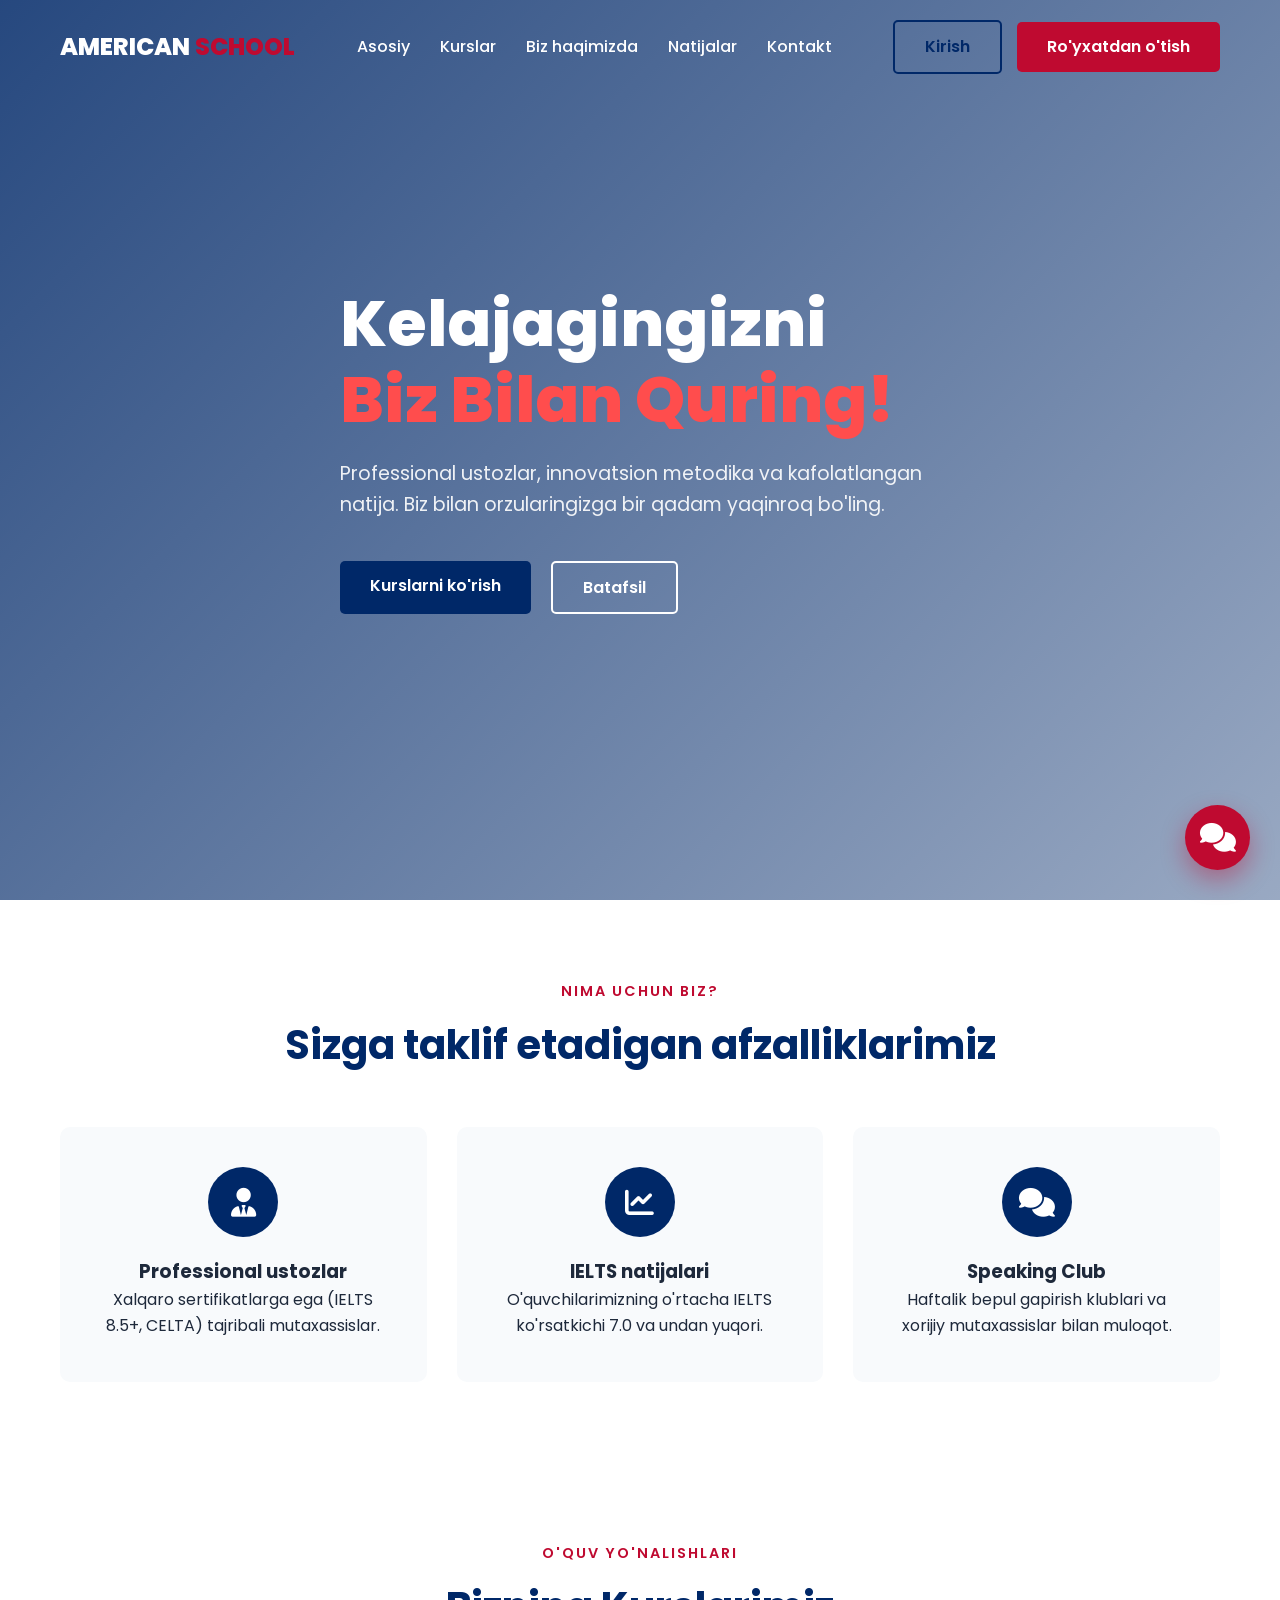
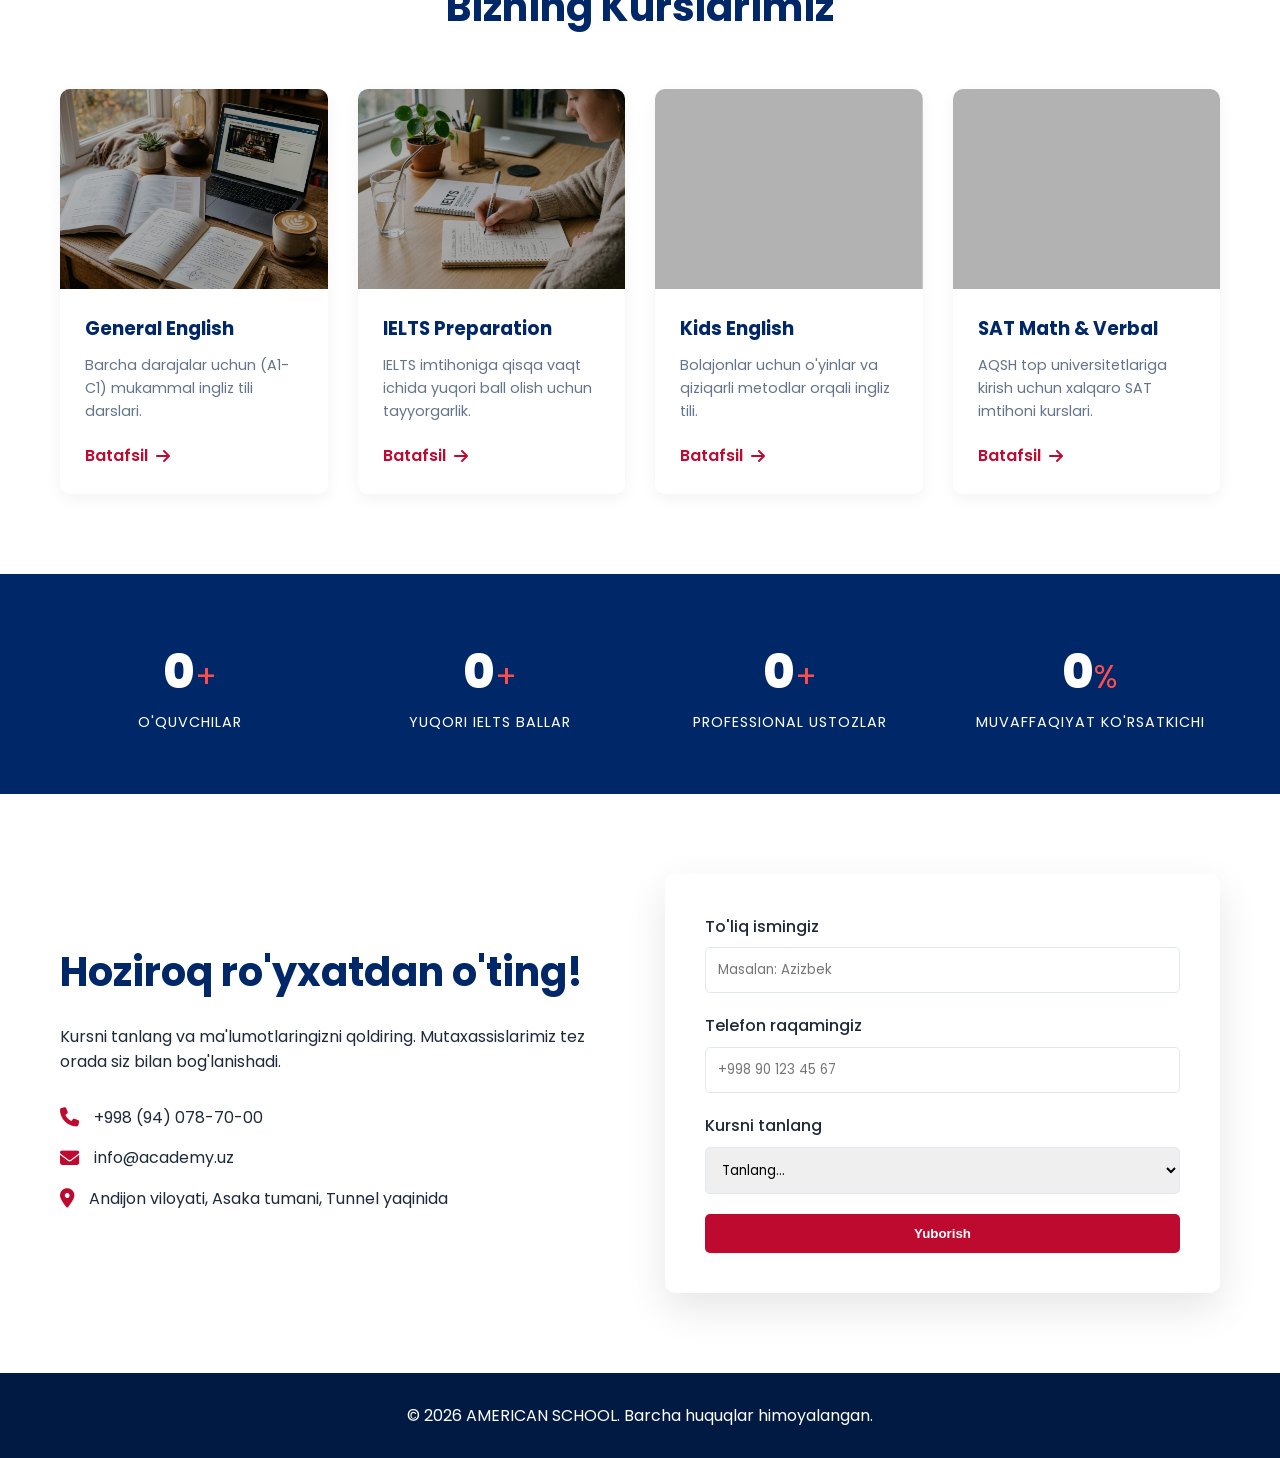
==== public/index.html @ 137e2336 "Yangilangan American School loyihasi" ====
<!DOCTYPE html>
<html lang="uz">
<head>
    <meta charset="UTF-8">
    <meta name="viewport" content="width=device-width, initial-scale=1.0">
    <title>American School | Kelajagingizni biz bilan quring!</title>
    <meta name="description" content="Professional o'quv markazi. IELTS, SAT va General English kurslari.">
    <!-- Google Fonts: Poppins -->
    <link rel="preconnect" href="https://fonts.googleapis.com">
    <link rel="preconnect" href="https://fonts.gstatic.com" crossorigin>
    <link href="https://fonts.googleapis.com/css2?family=Poppins:wght@300;400;500;600;700;800&display=swap" rel="stylesheet">
    <!-- Font Awesome for icons -->
    <link rel="stylesheet" href="https://cdnjs.cloudflare.com/ajax/libs/font-awesome/6.4.0/css/all.min.css">
    <link rel="stylesheet" href="style.css?v=1.1">
</head>
<body>

    <!-- Navbar Section -->
    <nav id="navbar">
        <div class="container nav-container">
            <div class="logo">
                <a href="#">AMERICAN<span> SCHOOL</span></a>
            </div>
            <ul class="nav-menu">
                <li><a href="#home">Asosiy</a></li>
                <li><a href="#courses">Kurslar</a></li>
                <li><a href="#about">Biz haqimizda</a></li>
                <li><a href="#stats">Natijalar</a></li>
                <li><a href="#contact">Kontakt</a></li>
            </ul>
            <div class="nav-btns">
                <a href="login.html" id="nav-auth-btn" class="btn btn-outline-blue">Kirish</a>
                <a href="#contact" class="btn btn-red">Ro'yxatdan o'tish</a>
                <button class="menu-toggle" id="mobile-menu">
                    <i class="fas fa-bars"></i>
                </button>
            </div>
        </div>
    </nav>

    <!-- Hero Section -->
    <header id="home" class="hero">
        <div class="hero-overlay"></div>
        <div class="container hero-content">
            <h1 class="fade-in">Kelajagingizni <br><span class="highlight">Biz Bilan Quring!</span></h1>
            <p class="fade-in-delay">Professional ustozlar, innovatsion metodika va kafolatlangan natija. Biz bilan orzularingizga bir qadam yaqinroq bo'ling.</p>
            <div class="hero-actions fade-in-delay-2">
                <a href="#" id="hero-view-courses-btn" class="btn btn-blue">Kurslarni ko'rish</a>
                <a href="#about" class="btn btn-outline">Batafsil</a>
            </div>
        </div>
    </header>

    <!-- Features Section -->
    <section id="about" class="features section">
        <div class="container">
            <div class="section-header">
                <span class="sub-title">Nima uchun biz?</span>
                <h2>Sizga taklif etadigan afzalliklarimiz</h2>
            </div>
            <div class="features-grid">
                <div class="feature-card">
                    <div class="icon-box"><i class="fas fa-user-tie"></i></div>
                    <h3>Professional ustozlar</h3>
                    <p>Xalqaro sertifikatlarga ega (IELTS 8.5+, CELTA) tajribali mutaxassislar.</p>
                </div>
                <div class="feature-card">
                    <div class="icon-box"><i class="fas fa-chart-line"></i></div>
                    <h3>IELTS natijalari</h3>
                    <p>O'quvchilarimizning o'rtacha IELTS ko'rsatkichi 7.0 va undan yuqori.</p>
                </div>
                <div class="feature-card">
                    <div class="icon-box"><i class="fas fa-comments"></i></div>
                    <h3>Speaking Club</h3>
                    <p>Haftalik bepul gapirish klublari va xorijiy mutaxassislar bilan muloqot.</p>
                </div>
            </div>
        </div>
    </section>

    <!-- Courses Section -->
    <section id="courses" class="courses section">
        <div class="container">
            <div class="section-header">
                <span class="sub-title">O'quv yo'nalishlari</span>
                <h2>Bizning Kurslarimiz</h2>
            </div>
            <div class="courses-grid">
                <div class="course-card" data-course="general">
                    <div class="course-img general-img"></div>
                    <div class="course-info">
                        <h3>General English</h3>
                        <p>Barcha darajalar uchun (A1-C1) mukammal ingliz tili darslari.</p>
                        <a href="#" class="course-link">Batafsil <i class="fas fa-arrow-right"></i></a>
                    </div>
                </div>
                <div class="course-card" data-course="ielts">
                    <div class="course-img ielts-img"></div>
                    <div class="course-info">
                        <h3>IELTS Preparation</h3>
                        <p>IELTS imtihoniga qisqa vaqt ichida yuqori ball olish uchun tayyorgarlik.</p>
                        <a href="#" class="course-link">Batafsil <i class="fas fa-arrow-right"></i></a>
                    </div>
                </div>
                <div class="course-card" data-course="kids">
                    <div class="course-img kids-img"></div>
                    <div class="course-info">
                        <h3>Kids English</h3>
                        <p>Bolajonlar uchun o'yinlar va qiziqarli metodlar orqali ingliz tili.</p>
                        <a href="#" class="course-link">Batafsil <i class="fas fa-arrow-right"></i></a>
                    </div>
                </div>
                <div class="course-card" data-course="sat">
                    <div class="course-img sat-img"></div>
                    <div class="course-info">
                        <h3>SAT Math & Verbal</h3>
                        <p>AQSH top universitetlariga kirish uchun xalqaro SAT imtihoni kurslari.</p>
                        <a href="#" class="course-link">Batafsil <i class="fas fa-arrow-right"></i></a>
                    </div>
                </div>
            </div>
        </div>
    </section>

    <!-- Stats Section -->
    <section id="stats" class="stats">
        <div class="container stats-grid">
            <div class="stat-item">
                <span class="counter" id="counter-students" data-target="0">0</span><span class="plus">+</span>
                <p>O'quvchilar</p>
            </div>
            <div class="stat-item">
                <span class="counter" id="counter-ielts" data-target="0">0</span><span class="plus">+</span>
                <p>Yuqori IELTS ballar</p>
            </div>
            <div class="stat-item">
                <span class="counter" id="counter-teachers" data-target="0">0</span><span class="plus">+</span>
                <p>Professional Ustozlar</p>
            </div>
            <div class="stat-item">
                <span class="counter" id="counter-success" data-target="0">0</span><span class="percent">%</span>
                <p>Muvaffaqiyat ko'rsatkichi</p>
            </div>
        </div>
    </section>

    <!-- Contact Section -->
    <section id="contact" class="contact section">
        <div class="container contact-container">
            <div class="contact-info">
                <h2>Hoziroq ro'yxatdan o'ting!</h2>
                <p>Kursni tanlang va ma'lumotlaringizni qoldiring. Mutaxassislarimiz tez orada siz bilan bog'lanishadi.</p>
                <div class="contact-details">
                    <div class="detail">
                        <i class="fas fa-phone"></i>
                        <span>+998 (94) 078-70-00</span>
                    </div>
                    <div class="detail">
                        <i class="fas fa-envelope"></i>
                        <span>info@academy.uz</span>
                    </div>
                    <div class="detail">
                        <i class="fas fa-map-marker-alt"></i>
                        <span>Andijon viloyati, Asaka tumani, Tunnel yaqinida</span>
                    </div>
                </div>
            </div>
            <div class="contact-form-box">
                <form id="regForm">
                    <div class="form-group">
                        <label for="name">To'liq ismingiz</label>
                        <input type="text" id="name" required placeholder="Masalan: Azizbek" pattern="[A-Za-z' ]+" title="Faqat harflardan foydalaning">
                    </div>
                    <div class="form-group">
                        <label for="phone">Telefon raqamingiz</label>
                        <input type="tel" id="phone" required placeholder="+998 90 123 45 67" pattern="[\+0-9 ]+" title="Faqat raqamlardan foydalaning">
                    </div>
                    <div class="form-group">
                        <label for="course">Kursni tanlang</label>
                        <select id="course" required>
                            <option value="">Tanlang...</option>
                            <option value="general">General English</option>
                            <option value="ielts">IELTS</option>
                            <option value="kids">Kids English</option>
                            <option value="sat">SAT</option>
                        </select>
                    </div>
                    <button type="submit" class="btn btn-red full-width">Yuborish</button>
                </form>
            </div>
        </div>
    </section>

    <!-- Chat Widget -->
    <div id="chat-widget" class="chat-hidden">
        <div class="chat-header">
            <div class="chat-user-info">
                <div class="status-dot-container">
                    <img src="https://ui-avatars.com/api/?name=American+School&background=BF0A30&color=fff" class="support-avatar" alt="Support">
                    <div class="status-dot"></div>
                </div>
                <div class="chat-header-text">
                    <span class="support-title">American School Chat</span>
                    <span class="support-status">Operatorlar onlayn</span>
                </div>
            </div>
            <button id="close-chat"><i class="fas fa-times"></i></button>
        </div>
        <div class="chat-body" id="chat-body">
            <div class="message incoming">
                <p>Salom! Kurslar va o'qish haqida savollaringiz bormi? Bemalol yozishingiz mumkin. 😊</p>
                <span class="time">16:00</span>
            </div>
        </div>
        <div class="chat-footer">
            <input type="text" id="chat-input" placeholder="Xabar yozing...">
            <button id="send-msg"><i class="fas fa-paper-plane"></i></button>
        </div>
    </div>

    <button id="chat-toggle">
        <i class="fas fa-comments"></i>
        <span class="chat-badge" style="display: none;">0</span>
    </button>

    <!-- Subjects/Directions Selection Modal -->
    <div id="main-courses-modal" class="modal-overlay">
        <div class="modal-content main-courses-content">
            <button class="modal-close" id="close-main-courses-modal"><i class="fas fa-times"></i></button>
            <div class="modal-courses-header">
                <h2>O'quv yo'nalishlarimiz</h2>
                <p>Kelajagingiz uchun eng talabgir sohalardan birini tanlang</p>
            </div>
            <div class="directions-grid">
                <!-- Matematika Card -->
                <div class="direction-card">
                    <div class="dir-icon"><i class="fas fa-calculator"></i></div>
                    <h3>Matematika</h3>
                    <p>SAT, Vestminster, va boshqa nufuzli universitetlar uchun chuqurlashtirilgan matematika.</p>
                    <button class="btn btn-outline-blue dir-more-btn" data-direction="math">Batafsil</button>
                </div>
                <!-- IT Card -->
                <div class="direction-card">
                    <div class="dir-icon"><i class="fas fa-code"></i></div>
                    <h3>IT (Dasturlash)</h3>
                    <p>Frontend, Backend va Kompyuter savodxonligi darslari, amaliy loyihalar bilan.</p>
                    <button class="btn btn-outline-blue dir-more-btn" data-direction="it">Batafsil</button>
                </div>
                <!-- Ingliz Tili Card -->
                <div class="direction-card">
                    <div class="dir-icon"><i class="fas fa-language"></i></div>
                    <h3>Ingliz tili</h3>
                    <p>IELTS Preparation, General English va Kids English uchun xalqaro standartdagi kurslar.</p>
                    <button class="btn btn-outline-blue dir-more-btn" data-direction="english">Batafsil</button>
                </div>
            </div>
        </div>
    </div>

    <!-- Course Detail Modal -->
    <div id="course-modal" class="modal-overlay">
        <div class="modal-content">
            <button class="modal-close" id="close-course-modal"><i class="fas fa-times"></i></button>
            <div id="course-modal-body">
                <!-- Dynamically populated -->
            </div>
        </div>
    </div>

    <footer>
        <div class="container footer-bottom">
            <p>&copy; 2026 AMERICAN SCHOOL. Barcha huquqlar himoyalangan.</p>
        </div>
    </footer>

    <script src="https://cdnjs.cloudflare.com/ajax/libs/socket.io/4.7.2/socket.io.min.js"></script>
    <script src="config.js"></script>
    <script src="script.js?v=2.0"></script>
</body>
</html>
---- public/style.css ----
:root {
    /* US Flag Inspired Palette */
    --primary-blue: #002868; /* Old Glory Blue */
    --accent-red: #BF0A30;   /* Old Glory Red */
    --light-red: #FF4D4D;    /* Light red accent */
    --white: #FFFFFF;
    --off-white: #F8FAFC;
    --dark-text: #1E293B;
    --muted-text: #64748B;
    --transition: all 0.3s ease;
}

/* Global Styles */
* {
    margin: 0;
    padding: 0;
    box-sizing: border-box;
    scroll-behavior: smooth;
}

body {
    font-family: 'Poppins', sans-serif;
    color: var(--dark-text);
    line-height: 1.6;
    background-color: var(--white);
    overflow-x: hidden;
}

.container {
    max-width: 1200px;
    margin: 0 auto;
    padding: 0 20px;
}

section {
    padding: 80px 0;
}

.section-header {
    text-align: center;
    margin-bottom: 50px;
}

.sub-title {
    color: var(--accent-red);
    font-weight: 600;
    text-transform: uppercase;
    letter-spacing: 2px;
    font-size: 0.9rem;
    display: block;
    margin-bottom: 10px;
}

h2 {
    font-size: 2.5rem;
    color: var(--primary-blue);
    font-weight: 700;
}

/* Buttons */
.btn {
    display: inline-block;
    padding: 12px 30px;
    border-radius: 5px;
    text-decoration: none;
    font-weight: 600;
    cursor: pointer;
    transition: var(--transition);
    border: none;
    text-align: center;
}

.btn-blue {
    background-color: var(--primary-blue);
    color: var(--white);
}

.btn-blue:hover {
    background-color: #001a44;
    transform: translateY(-2px);
}

.btn-red {
    background-color: var(--accent-red);
    color: var(--white);
}

.btn-red:hover {
    background-color: var(--light-red);
    transform: translateY(-2px);
    box-shadow: 0 5px 15px rgba(191, 10, 48, 0.3);
}

.btn-outline {
    border: 2px solid var(--white);
    color: var(--white);
}

.btn-outline:hover {
    background-color: var(--white);
    color: var(--primary-blue);
}

.btn-outline-blue {
    border: 2px solid var(--primary-blue);
    color: var(--primary-blue);
}

.btn-outline-blue:hover {
    background-color: var(--primary-blue);
    color: var(--white);
}

nav.sticky .btn-outline-blue {
    border-color: var(--primary-blue);
    color: var(--primary-blue);
}

.full-width {
    width: 100%;
}

/* Sticky Navbar */
nav {
    position: absolute;
    top: 0;
    left: 0;
    width: 100%;
    z-index: 1000;
    padding: 20px 0;
    transition: var(--transition);
}

nav.sticky {
    position: fixed;
    background-color: var(--white);
    padding: 15px 0;
    box-shadow: 0 5px 20px rgba(0, 0, 0, 0.1);
}

nav.sticky .logo a {
    color: var(--primary-blue);
}

nav.sticky .nav-menu li a {
    color: var(--dark-text);
}

.nav-container {
    display: flex;
    justify-content: space-between;
    align-items: center;
}

.logo a {
    font-size: 1.5rem;
    font-weight: 800;
    color: var(--white);
    text-decoration: none;
    white-space: nowrap;
}

.logo span {
    color: var(--accent-red);
}

.nav-menu {
    display: flex;
    list-style: none;
    gap: 30px;
}

.nav-menu li a {
    text-decoration: none;
    color: var(--white);
    font-weight: 500;
    transition: var(--transition);
}

.nav-menu li a:hover {
    color: var(--accent-red);
}

.nav-btns {
    display: flex;
    align-items: center;
    gap: 15px;
}

.menu-toggle {
    display: none;
    background: none;
    border: none;
    color: var(--primary-blue);
    font-size: 1.5rem;
    cursor: pointer;
}

/* Hero Section */
.hero {
    height: 100vh;
    min-height: 600px;
    background: url('educational_hero_bg_1778583491686.png') no-repeat center center/cover;
    display: flex;
    align-items: center;
    position: relative;
    color: var(--white);
}

.hero-overlay {
    position: absolute;
    top: 0;
    left: 0;
    width: 100%;
    height: 100%;
    background: linear-gradient(135deg, rgba(0, 40, 104, 0.85), rgba(0, 40, 104, 0.4));
}

.hero-content {
    position: relative;
    z-index: 10;
}

.hero h1 {
    font-size: 4rem;
    line-height: 1.2;
    margin-bottom: 20px;
    font-weight: 800;
}

.highlight {
    color: var(--light-red);
}

.hero p {
    font-size: 1.2rem;
    max-width: 600px;
    margin-bottom: 40px;
    opacity: 0.9;
}

.hero-actions {
    display: flex;
    gap: 20px;
}

/* Features Section */
.features-grid {
    display: grid;
    grid-template-columns: repeat(auto-fit, minmax(300px, 1fr));
    gap: 30px;
}

.feature-card {
    background-color: var(--off-white);
    padding: 40px;
    border-radius: 10px;
    text-align: center;
    transition: var(--transition);
    border-bottom: 4px solid transparent;
}

.feature-card:hover {
    transform: translateY(-10px);
    border-bottom-color: var(--accent-red);
    box-shadow: 0 10px 30px rgba(0,0,0,0.05);
}

.icon-box {
    width: 70px;
    height: 70px;
    background-color: var(--primary-blue);
    color: var(--white);
    border-radius: 50%;
    display: flex;
    align-items: center;
    justify-content: center;
    font-size: 1.8rem;
    margin: 0 auto 20px;
}

/* Courses Section */
.courses-grid {
    display: grid;
    grid-template-columns: repeat(auto-fit, minmax(260px, 1fr));
    gap: 30px;
}

.course-card {
    background-color: var(--white);
    border-radius: 10px;
    overflow: hidden;
    box-shadow: 0 5px 15px rgba(0,0,0,0.05);
    transition: var(--transition);
}

.course-card:hover {
    transform: scale(1.03);
    box-shadow: 0 10px 25px rgba(0,0,0,0.1);
}

.course-img {
    height: 200px;
    background-size: cover;
    background-position: center;
}

.general-img { background-image: linear-gradient(rgba(0,0,0,0.3), rgba(0,0,0,0.3)), url('general_english.png'); }
.ielts-img { background-image: linear-gradient(rgba(0,0,0,0.3), rgba(0,0,0,0.3)), url('ielts_prep.png'); }
.kids-img { background-image: linear-gradient(rgba(0,0,0,0.3), rgba(0,0,0,0.3)), url('https://images.unsplash.com/photo-1488190211105-8b0e65b80b4e?ixlib=rb-1.2.1&auto=format&fit=crop&w=800&q=80'); }
.sat-img { background-image: linear-gradient(rgba(0,0,0,0.3), rgba(0,0,0,0.3)), url('https://images.unsplash.com/photo-1497633762265-9d179a990aa6?ixlib=rb-1.2.1&auto=format&fit=crop&w=800&q=80'); }

.course-info {
    padding: 25px;
}

.course-info h3 {
    color: var(--primary-blue);
    margin-bottom: 10px;
}

.course-info p {
    color: var(--muted-text);
    font-size: 0.9rem;
    margin-bottom: 20px;
}

.course-link {
    color: var(--accent-red);
    text-decoration: none;
    font-weight: 600;
    display: flex;
    align-items: center;
    gap: 8px;
}

/* Stats Section */
.stats {
    background-color: var(--primary-blue);
    color: var(--white);
    padding: 60px 0;
}

.stats-grid {
    display: grid;
    grid-template-columns: repeat(auto-fit, minmax(200px, 1fr));
    text-align: center;
    gap: 40px;
}

.stat-item .counter {
    font-size: 3rem;
    font-weight: 800;
}

.stat-item .plus, .stat-item .percent {
    font-size: 2rem;
    color: var(--light-red);
}

.stat-item p {
    text-transform: uppercase;
    letter-spacing: 1px;
    font-size: 0.9rem;
}

/* Contact Section */
.contact-container {
    display: grid;
    grid-template-columns: repeat(auto-fit, minmax(350px, 1fr));
    gap: 50px;
    align-items: center;
}

.contact-info h2 {
    margin-bottom: 20px;
}

.contact-details {
    margin-top: 30px;
}

.detail {
    display: flex;
    align-items: center;
    gap: 15px;
    margin-bottom: 15px;
}

.detail i {
    color: var(--accent-red);
    font-size: 1.2rem;
}

.contact-form-box {
    background-color: var(--white);
    padding: 40px;
    border-radius: 10px;
    box-shadow: 0 15px 40px rgba(0,0,0,0.1);
}

.form-group {
    margin-bottom: 20px;
}

.form-group label {
    display: block;
    margin-bottom: 8px;
    font-weight: 500;
}

.form-group input, .form-group select {
    width: 100%;
    padding: 12px;
    border: 1px solid #E2E8F0;
    border-radius: 5px;
    font-family: inherit;
    outline: none;
    transition: var(--transition);
}

.form-group input:focus, .form-group select:focus {
    border-color: var(--primary-blue);
}

/* Footer */
footer {
    background-color: #001a44;
    color: var(--white);
    padding: 30px 0;
    text-align: center;
}

/* Chat Widget Styles */
#chat-toggle {
    position: fixed;
    bottom: 30px;
    right: 30px;
    width: 65px;
    height: 65px;
    background-color: var(--accent-red);
    color: white;
    border-radius: 50%;
    border: none;
    font-size: 1.8rem;
    cursor: pointer;
    z-index: 2000;
    box-shadow: 0 10px 25px rgba(191, 10, 48, 0.4);
    transition: var(--transition);
    display: flex;
    align-items: center;
    justify-content: center;
}

#chat-toggle:hover {
    transform: scale(1.1) rotate(5deg);
}

.chat-badge {
    position: absolute;
    top: 0;
    right: 0;
    background-color: var(--primary-blue);
    color: white;
    font-size: 0.7rem;
    width: 22px;
    height: 22px;
    border-radius: 50%;
    display: flex;
    align-items: center;
    justify-content: center;
    border: 2px solid white;
}

#chat-widget {
    position: fixed;
    bottom: 110px;
    right: 30px;
    width: 350px;
    height: 500px;
    background: var(--white);
    border-radius: 20px;
    box-shadow: 0 20px 50px rgba(0,0,0,0.15);
    z-index: 2000;
    display: flex;
    flex-direction: column;
    overflow: hidden;
    transition: all 0.4s cubic-bezier(0.175, 0.885, 0.32, 1.275);
    transform-origin: bottom right;
}

#chat-widget.chat-hidden {
    transform: scale(0);
    opacity: 0;
    pointer-events: none;
}

.chat-header {
    background-color: var(--primary-blue);
    color: white;
    padding: 15px 20px;
    display: flex;
    justify-content: space-between;
    align-items: center;
    border-bottom: 1px solid rgba(255,255,255,0.1);
}

.chat-user-info {
    display: flex;
    align-items: center;
    gap: 12px;
}

.status-dot-container {
    position: relative;
    width: 40px;
    height: 40px;
}

.support-avatar {
    width: 40px;
    height: 40px;
    border-radius: 50%;
    border: 2px solid rgba(255,255,255,0.2);
    object-fit: cover;
}

.status-dot {
    width: 10px;
    height: 10px;
    background-color: #4ade80;
    border-radius: 50%;
    box-shadow: 0 0 8px #4ade80;
    position: absolute;
    bottom: 0;
    right: 0;
    border: 2px solid var(--primary-blue);
}

.chat-header-text {
    display: flex;
    flex-direction: column;
}

.support-title {
    font-size: 0.9rem;
    font-weight: 600;
    color: white;
    line-height: 1.2;
}

.support-status {
    font-size: 0.7rem;
    color: #4ade80;
    opacity: 0.9;
    line-height: 1.2;
}

#close-chat {
    background: none;
    border: none;
    color: white;
    font-size: 1.2rem;
    cursor: pointer;
    opacity: 0.7;
}

.chat-body {
    flex: 1;
    padding: 20px;
    overflow-y: auto;
    background-color: #f1f5f9;
    display: flex;
    flex-direction: column;
    gap: 15px;
}

.message {
    max-width: 80%;
    padding: 10px 15px;
    border-radius: 15px;
    font-size: 0.9rem;
    position: relative;
}

.message.incoming {
    align-self: flex-start;
    background-color: white;
    color: var(--dark-text);
    border-bottom-left-radius: 2px;
}

.message.outgoing {
    align-self: flex-end;
    background-color: var(--primary-blue);
    color: white;
    border-bottom-right-radius: 2px;
}

.time {
    font-size: 0.7rem;
    opacity: 0.6;
    display: block;
    margin-top: 5px;
    text-align: right;
}

.chat-footer {
    padding: 15px;
    background-color: white;
    display: flex;
    gap: 10px;
    border-top: 1px solid #e2e8f0;
}

.chat-footer input {
    flex: 1;
    padding: 10px;
    border: 1px solid #e2e8f0;
    border-radius: 10px;
    outline: none;
}

#send-msg {
    background-color: var(--accent-red);
    color: white;
    border: none;
    width: 40px;
    height: 40px;
    border-radius: 10px;
    cursor: pointer;
    transition: var(--transition);
}

#send-msg:hover {
    background-color: var(--light-red);
}

/* Animations */
.fade-in { animation: fadeIn 0.8s ease-out; }
.fade-in-delay { animation: fadeIn 0.8s ease-out 0.3s backwards; }
.fade-in-delay-2 { animation: fadeIn 0.8s ease-out 0.6s backwards; }

@keyframes fadeIn {
    from { opacity: 0; transform: translateY(20px); }
    to { opacity: 1; transform: translateY(0); }
}

/* Responsive */
@media (max-width: 991px) {
    .hero h1 { font-size: 3rem; }
    .nav-menu { display: none; }
    .menu-toggle { display: block; color: var(--white); }
    nav.sticky .menu-toggle { color: var(--primary-blue); }
}

@media (max-width: 768px) {
    .hero h1 { font-size: 2.5rem; }
    .hero-actions { flex-direction: column; }
    .section-header h2 { font-size: 2rem; }
}

/* Course Details Modal Styles */
.modal-overlay {
    position: fixed;
    top: 0;
    left: 0;
    width: 100%;
    height: 100%;
    background-color: rgba(0, 40, 104, 0.4);
    backdrop-filter: blur(8px);
    z-index: 9999;
    display: flex;
    align-items: center;
    justify-content: center;
    opacity: 0;
    pointer-events: none;
    transition: opacity 0.3s ease;
}

.modal-overlay.active {
    opacity: 1;
    pointer-events: auto;
}

.modal-content {
    background: var(--white);
    padding: 40px;
    border-radius: 20px;
    max-width: 650px;
    width: 90%;
    max-height: 90vh;
    overflow-y: auto;
    position: relative;
    box-shadow: 0 25px 60px rgba(0, 40, 104, 0.15);
    transform: scale(0.85);
    transition: transform 0.3s cubic-bezier(0.175, 0.885, 0.32, 1.275);
}

.modal-overlay.active .modal-content {
    transform: scale(1);
}

.modal-close {
    position: absolute;
    top: 20px;
    right: 20px;
    background: none;
    border: none;
    font-size: 1.5rem;
    color: var(--muted-text);
    cursor: pointer;
    transition: var(--transition);
}

.modal-close:hover {
    color: var(--accent-red);
    transform: rotate(90deg);
}

.modal-course-header {
    display: flex;
    align-items: center;
    gap: 20px;
    margin-bottom: 25px;
    border-bottom: 1px solid #E2E8F0;
    padding-bottom: 20px;
}

.modal-course-icon {
    width: 60px;
    height: 60px;
    border-radius: 12px;
    background: #f1f5f9;
    display: flex;
    align-items: center;
    justify-content: center;
    font-size: 1.8rem;
    color: var(--accent-red);
}

.modal-course-title h2 {
    font-size: 1.8rem;
    color: var(--primary-blue);
    line-height: 1.2;
    margin: 0;
}

.modal-course-title span {
    font-size: 0.9rem;
    color: var(--accent-red);
    font-weight: 600;
    text-transform: uppercase;
    letter-spacing: 1px;
}

.modal-info-grid {
    display: grid;
    grid-template-columns: repeat(auto-fit, minmax(130px, 1fr));
    gap: 15px;
    margin-bottom: 25px;
}

.modal-info-card {
    background: var(--off-white);
    padding: 15px;
    border-radius: 10px;
    text-align: center;
    border: 1px solid #E2E8F0;
}

.modal-info-card i {
    color: var(--primary-blue);
    font-size: 1.2rem;
    margin-bottom: 5px;
}

.modal-info-card h4 {
    font-size: 0.8rem;
    color: var(--muted-text);
    text-transform: uppercase;
    margin-bottom: 2px;
}

.modal-info-card p {
    font-size: 0.95rem;
    color: var(--dark-text);
    font-weight: 600;
}

.modal-course-desc {
    margin-bottom: 25px;
}

.modal-course-desc h3 {
    color: var(--primary-blue);
    font-size: 1.1rem;
    margin-bottom: 10px;
}

.modal-course-desc p {
    color: var(--muted-text);
    font-size: 0.95rem;
    line-height: 1.6;
}

.modal-features-list {
    list-style: none;
    margin-bottom: 30px;
}

.modal-features-list li {
    display: flex;
    align-items: flex-start;
    gap: 10px;
    font-size: 0.95rem;
    color: var(--dark-text);
    margin-bottom: 12px;
}

.modal-features-list li i {
    color: #4ade80;
    font-size: 1.1rem;
    margin-top: 3px;
}

/* Directions Selection Modal & Cards Styles */
.main-courses-content {
    max-width: 850px;
    width: 95%;
}
.modal-courses-header {
    text-align: center;
    margin-bottom: 30px;
}
.modal-courses-header h2 {
    color: var(--primary-blue);
    font-size: 2rem;
    margin-bottom: 10px;
}
.modal-courses-header p {
    color: var(--muted-text);
    font-size: 1rem;
}
.directions-grid {
    display: grid;
    grid-template-columns: repeat(auto-fit, minmax(220px, 1fr));
    gap: 25px;
    margin-bottom: 15px;
}
.direction-card {
    background: var(--off-white);
    padding: 30px 20px;
    border-radius: 12px;
    text-align: center;
    border: 1px solid #e2e8f0;
    transition: var(--transition);
    display: flex;
    flex-direction: column;
    align-items: center;
    justify-content: space-between;
}
.direction-card:hover {
    transform: translateY(-5px);
    box-shadow: 0 10px 20px rgba(0, 40, 104, 0.08);
    border-color: var(--primary-blue);
}
.dir-icon {
    width: 60px;
    height: 60px;
    background: rgba(0, 40, 104, 0.05);
    color: var(--primary-blue);
    border-radius: 50%;
    display: flex;
    align-items: center;
    justify-content: center;
    font-size: 1.8rem;
    margin-bottom: 15px;
    transition: var(--transition);
}
.direction-card:hover .dir-icon {
    background: var(--primary-blue);
    color: var(--white);
}
.direction-card h3 {
    color: var(--primary-blue);
    font-size: 1.3rem;
    margin-bottom: 10px;
}
.direction-card p {
    color: var(--muted-text);
    font-size: 0.85rem;
    line-height: 1.5;
    margin-bottom: 20px;
    flex-grow: 1;
}
.dir-more-btn {
    width: 100%;
}
.direction-back-btn {
    margin-bottom: 20px;
    background: #f1f5f9;
    color: var(--primary-blue);
    border: none;
    padding: 8px 15px;
    border-radius: 6px;
    font-size: 0.9rem;
    font-weight: 600;
    cursor: pointer;
    display: flex;
    align-items: center;
    gap: 8px;
    transition: var(--transition);
}
.direction-back-btn:hover {
    background: #e2e8f0;
}
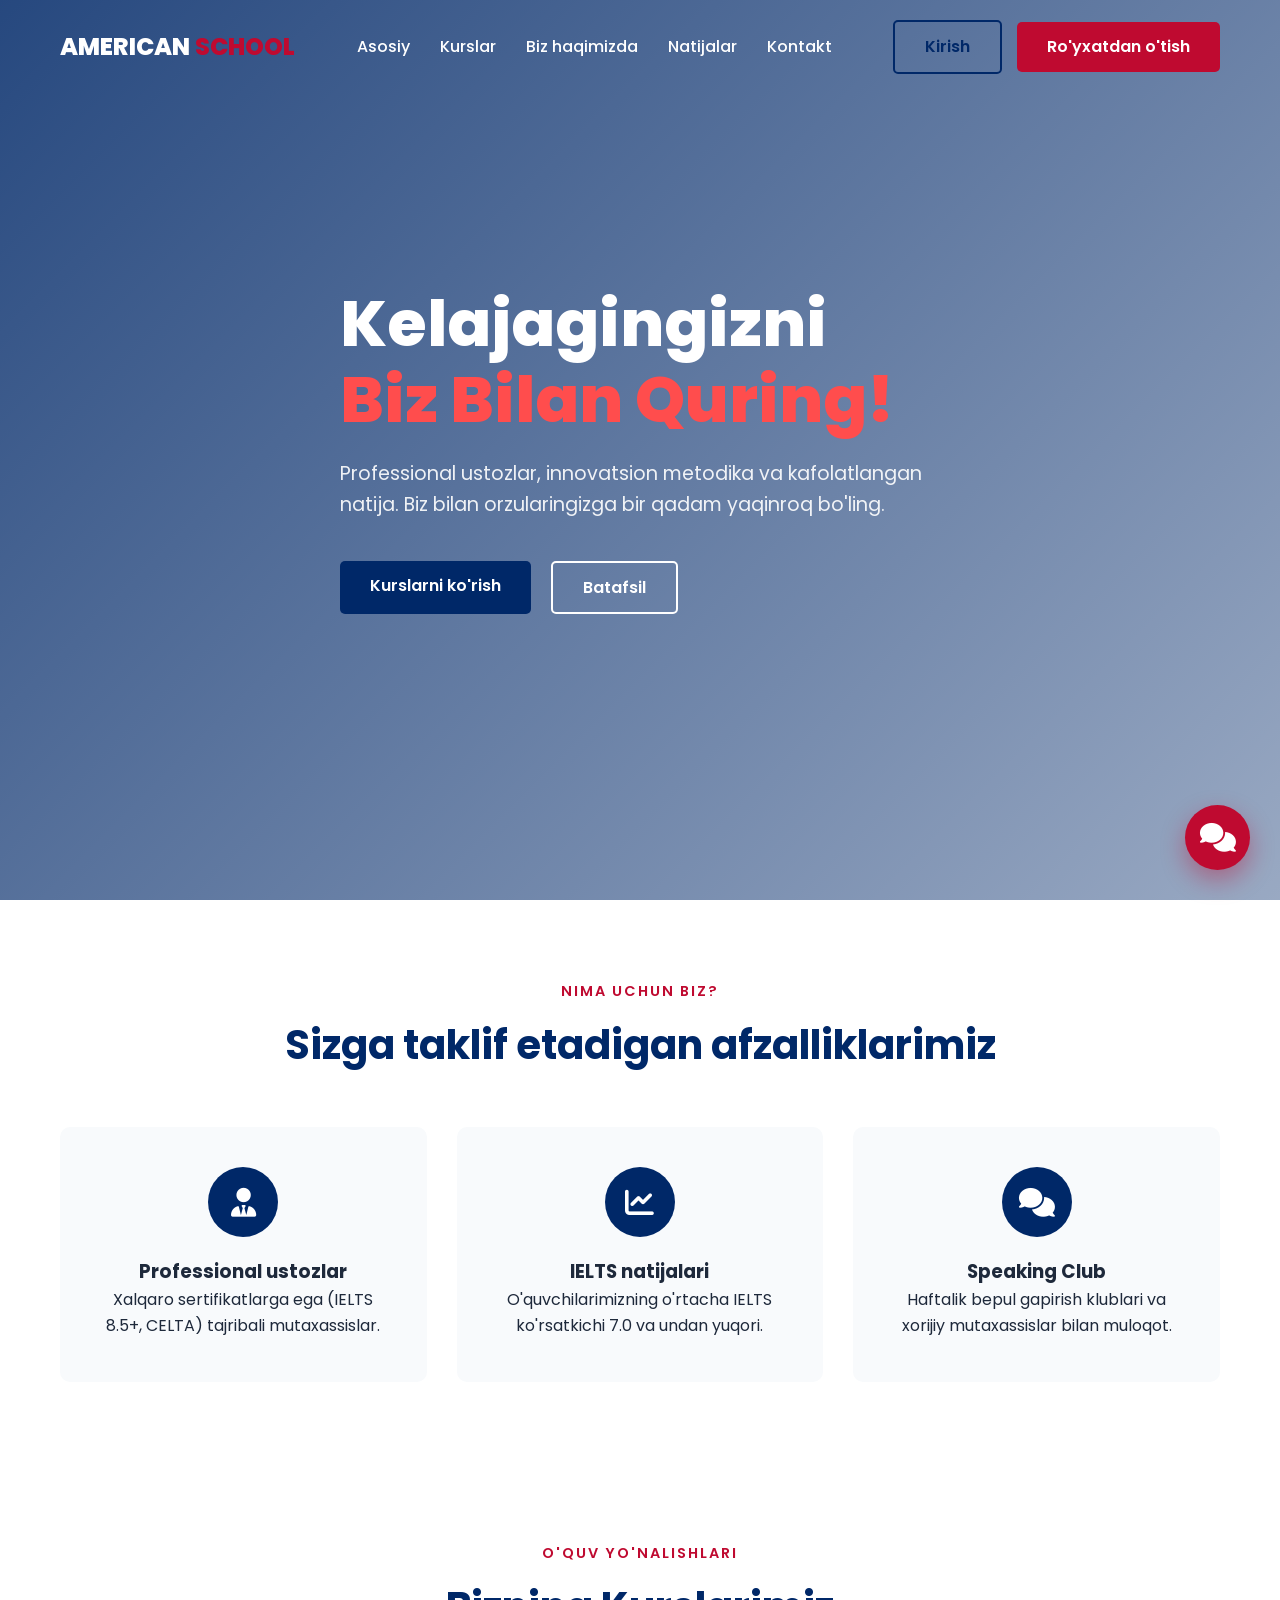
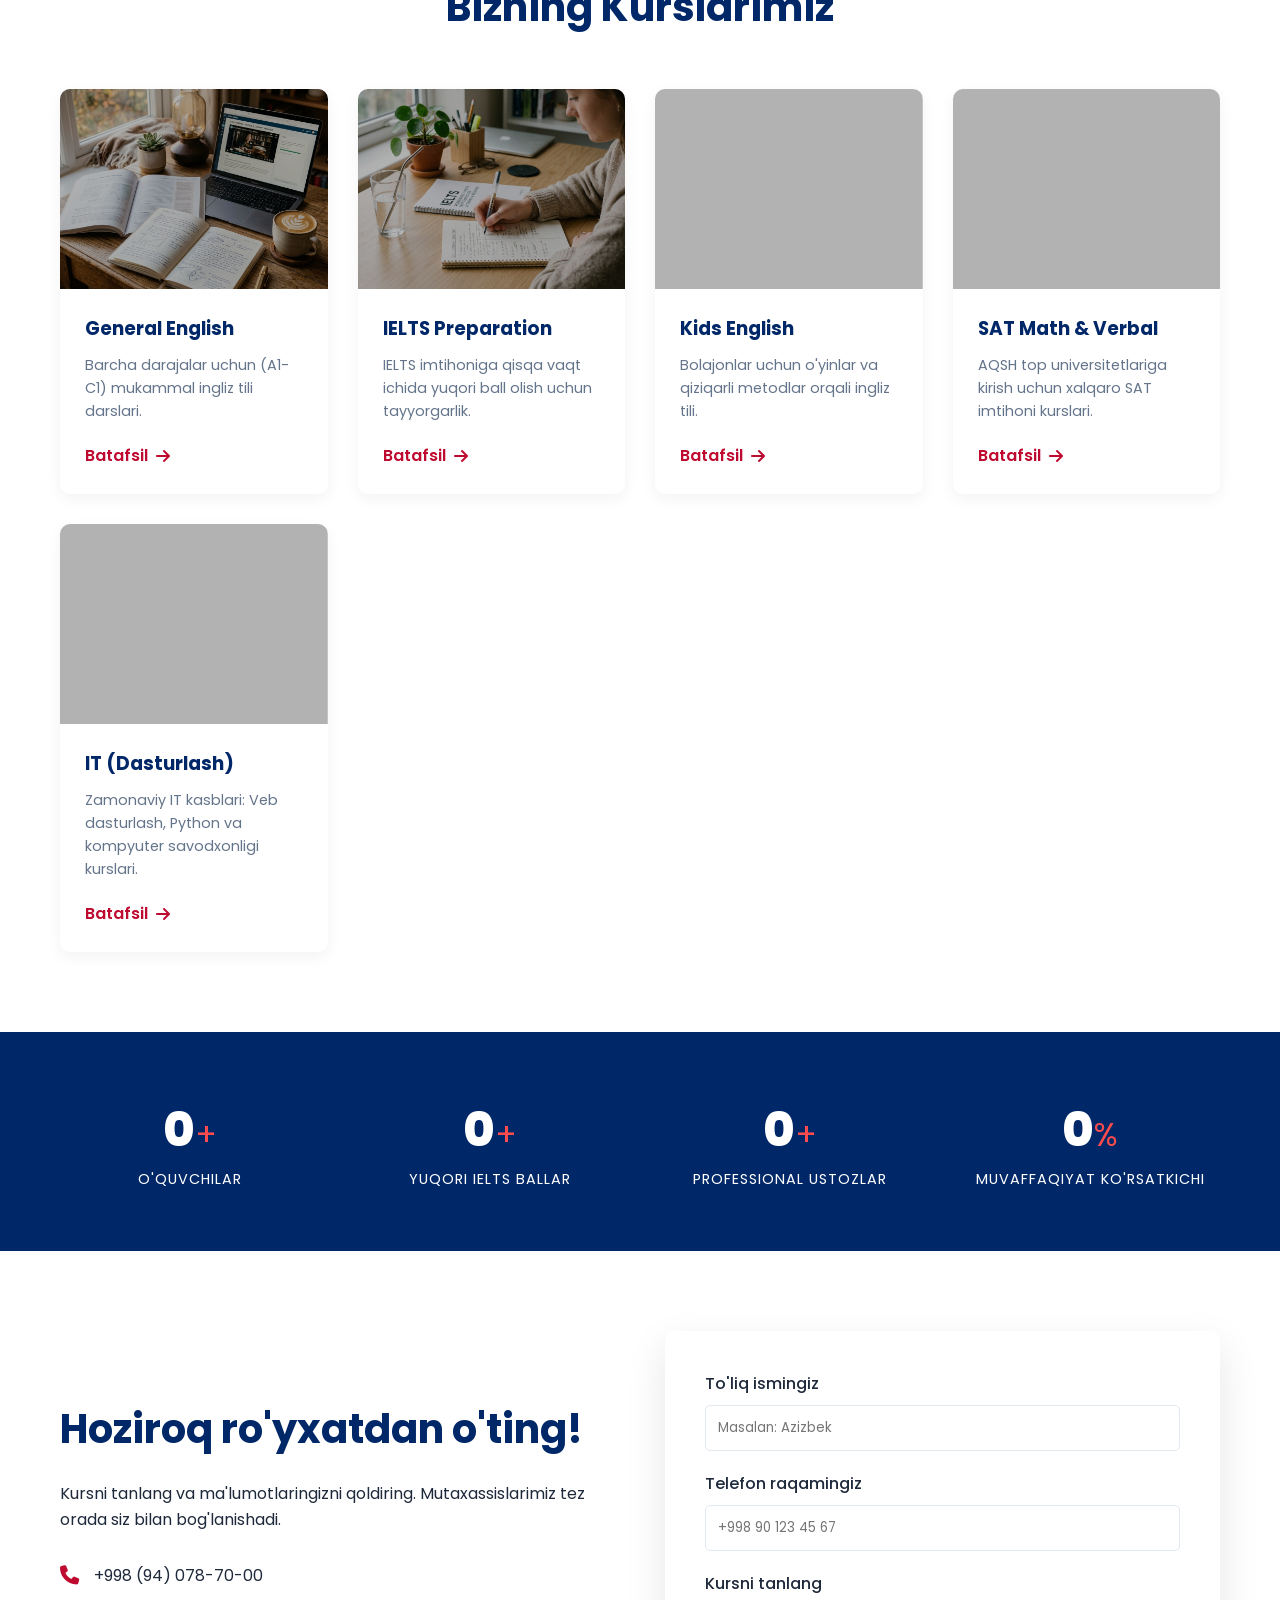
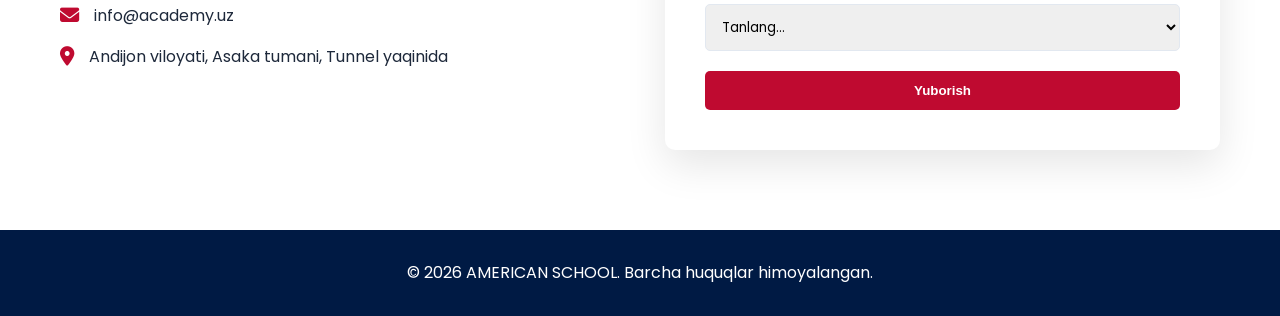
==== commit a9e7c999: "Update: Added IT course and fixed Admin panel So'nggi so'rovlar list DOM bug" ====
--- a/public/index.html
+++ b/public/index.html
@@ -27,10 +27,11 @@
                 <li><a href="#about">Biz haqimizda</a></li>
                 <li><a href="#stats">Natijalar</a></li>
                 <li><a href="#contact">Kontakt</a></li>
+                <li class="mobile-only"><a href="login.html" id="nav-auth-mobile-btn" class="btn btn-outline" style="margin-top: 10px; display: block; border-color: var(--white); color: var(--white);">Kirish</a></li>
             </ul>
             <div class="nav-btns">
-                <a href="login.html" id="nav-auth-btn" class="btn btn-outline-blue">Kirish</a>
-                <a href="#contact" class="btn btn-red">Ro'yxatdan o'tish</a>
+                <a href="login.html" id="nav-auth-btn" class="btn btn-outline-blue desktop-only">Kirish</a>
+                <a href="#contact" class="btn btn-red desktop-only">Ro'yxatdan o'tish</a>
                 <button class="menu-toggle" id="mobile-menu">
                     <i class="fas fa-bars"></i>
                 </button>
@@ -115,6 +116,14 @@
                     <div class="course-info">
                         <h3>SAT Math & Verbal</h3>
                         <p>AQSH top universitetlariga kirish uchun xalqaro SAT imtihoni kurslari.</p>
+                        <a href="#" class="course-link">Batafsil <i class="fas fa-arrow-right"></i></a>
+                    </div>
+                </div>
+                <div class="course-card" data-course="it">
+                    <div class="course-img it-img"></div>
+                    <div class="course-info">
+                        <h3>IT (Dasturlash)</h3>
+                        <p>Zamonaviy IT kasblari: Veb dasturlash, Python va kompyuter savodxonligi kurslari.</p>
                         <a href="#" class="course-link">Batafsil <i class="fas fa-arrow-right"></i></a>
                     </div>
                 </div>
@@ -183,6 +192,7 @@
                             <option value="ielts">IELTS</option>
                             <option value="kids">Kids English</option>
                             <option value="sat">SAT</option>
+                            <option value="it">IT (Dasturlash)</option>
                         </select>
                     </div>
                     <button type="submit" class="btn btn-red full-width">Yuborish</button>
--- a/public/style.css
+++ b/public/style.css
@@ -309,6 +309,7 @@
 .ielts-img { background-image: linear-gradient(rgba(0,0,0,0.3), rgba(0,0,0,0.3)), url('ielts_prep.png'); }
 .kids-img { background-image: linear-gradient(rgba(0,0,0,0.3), rgba(0,0,0,0.3)), url('https://images.unsplash.com/photo-1488190211105-8b0e65b80b4e?ixlib=rb-1.2.1&auto=format&fit=crop&w=800&q=80'); }
 .sat-img { background-image: linear-gradient(rgba(0,0,0,0.3), rgba(0,0,0,0.3)), url('https://images.unsplash.com/photo-1497633762265-9d179a990aa6?ixlib=rb-1.2.1&auto=format&fit=crop&w=800&q=80'); }
+.it-img { background-image: linear-gradient(rgba(0,0,0,0.3), rgba(0,0,0,0.3)), url('https://images.unsplash.com/photo-1555066931-4365d14bab8c?ixlib=rb-1.2.1&auto=format&fit=crop&w=800&q=80'); }
 
 .course-info {
     padding: 25px;
@@ -646,18 +647,108 @@
     to { opacity: 1; transform: translateY(0); }
 }
 
+.mobile-only {
+    display: none;
+}
+
 /* Responsive */
 @media (max-width: 991px) {
-    .hero h1 { font-size: 3rem; }
-    .nav-menu { display: none; }
-    .menu-toggle { display: block; color: var(--white); }
-    nav.sticky .menu-toggle { color: var(--primary-blue); }
+    .mobile-only {
+        display: block;
+    }
+    .desktop-only {
+        display: none !important;
+    }
+    
+    /* Responsive font sizes */
+    .hero h1 { 
+        font-size: clamp(2.2rem, 8vw, 3.5rem); 
+    }
+    .hero p {
+        font-size: clamp(0.95rem, 3.5vw, 1.1rem);
+    }
+    
+    /* Navigation Menu Side Drawer */
+    .nav-menu { 
+        display: flex; 
+        flex-direction: column;
+        position: fixed;
+        top: 0;
+        right: -100%;
+        width: 285px;
+        height: 100vh;
+        background-color: var(--primary-blue);
+        padding: 100px 30px;
+        gap: 25px;
+        transition: right 0.4s cubic-bezier(0.16, 1, 0.3, 1);
+        box-shadow: -5px 0 25px rgba(0, 0, 0, 0.25);
+        z-index: 999;
+    }
+    
+    .nav-menu.active {
+        right: 0;
+    }
+    
+    .nav-menu li a {
+        font-size: 1.15rem;
+        color: var(--white);
+        display: block;
+        padding: 10px 0;
+        border-bottom: 1px solid rgba(255, 255, 255, 0.08);
+    }
+    
+    .menu-toggle { 
+        display: block; 
+        color: var(--white); 
+        z-index: 1000;
+        transition: var(--transition);
+    }
+    
+    nav.sticky .menu-toggle { 
+        color: var(--primary-blue); 
+    }
+    
+    /* Toggle active state (hamburger becomes cross) */
+    .menu-toggle.active i::before {
+        content: "\f00d"; /* fontawesome times/close icon */
+    }
+    
+    .logo a {
+        font-size: 1.3rem;
+    }
 }
 
 @media (max-width: 768px) {
-    .hero h1 { font-size: 2.5rem; }
-    .hero-actions { flex-direction: column; }
-    .section-header h2 { font-size: 2rem; }
+    section {
+        padding: 50px 0;
+    }
+    .hero {
+        padding-top: 80px;
+    }
+    .hero-actions { 
+        flex-direction: column; 
+        gap: 12px;
+    }
+    .hero-actions .btn {
+        width: 100%;
+    }
+    .section-header h2 { 
+        font-size: 1.8rem; 
+    }
+    .contact-container {
+        grid-template-columns: 1fr;
+        gap: 30px;
+    }
+    .contact-form-box {
+        padding: 25px;
+    }
+    #chat-widget {
+        width: 90%;
+        right: 5%;
+        left: 5%;
+        bottom: 90px;
+        height: 70vh;
+    }
 }
 
 /* Course Details Modal Styles */
